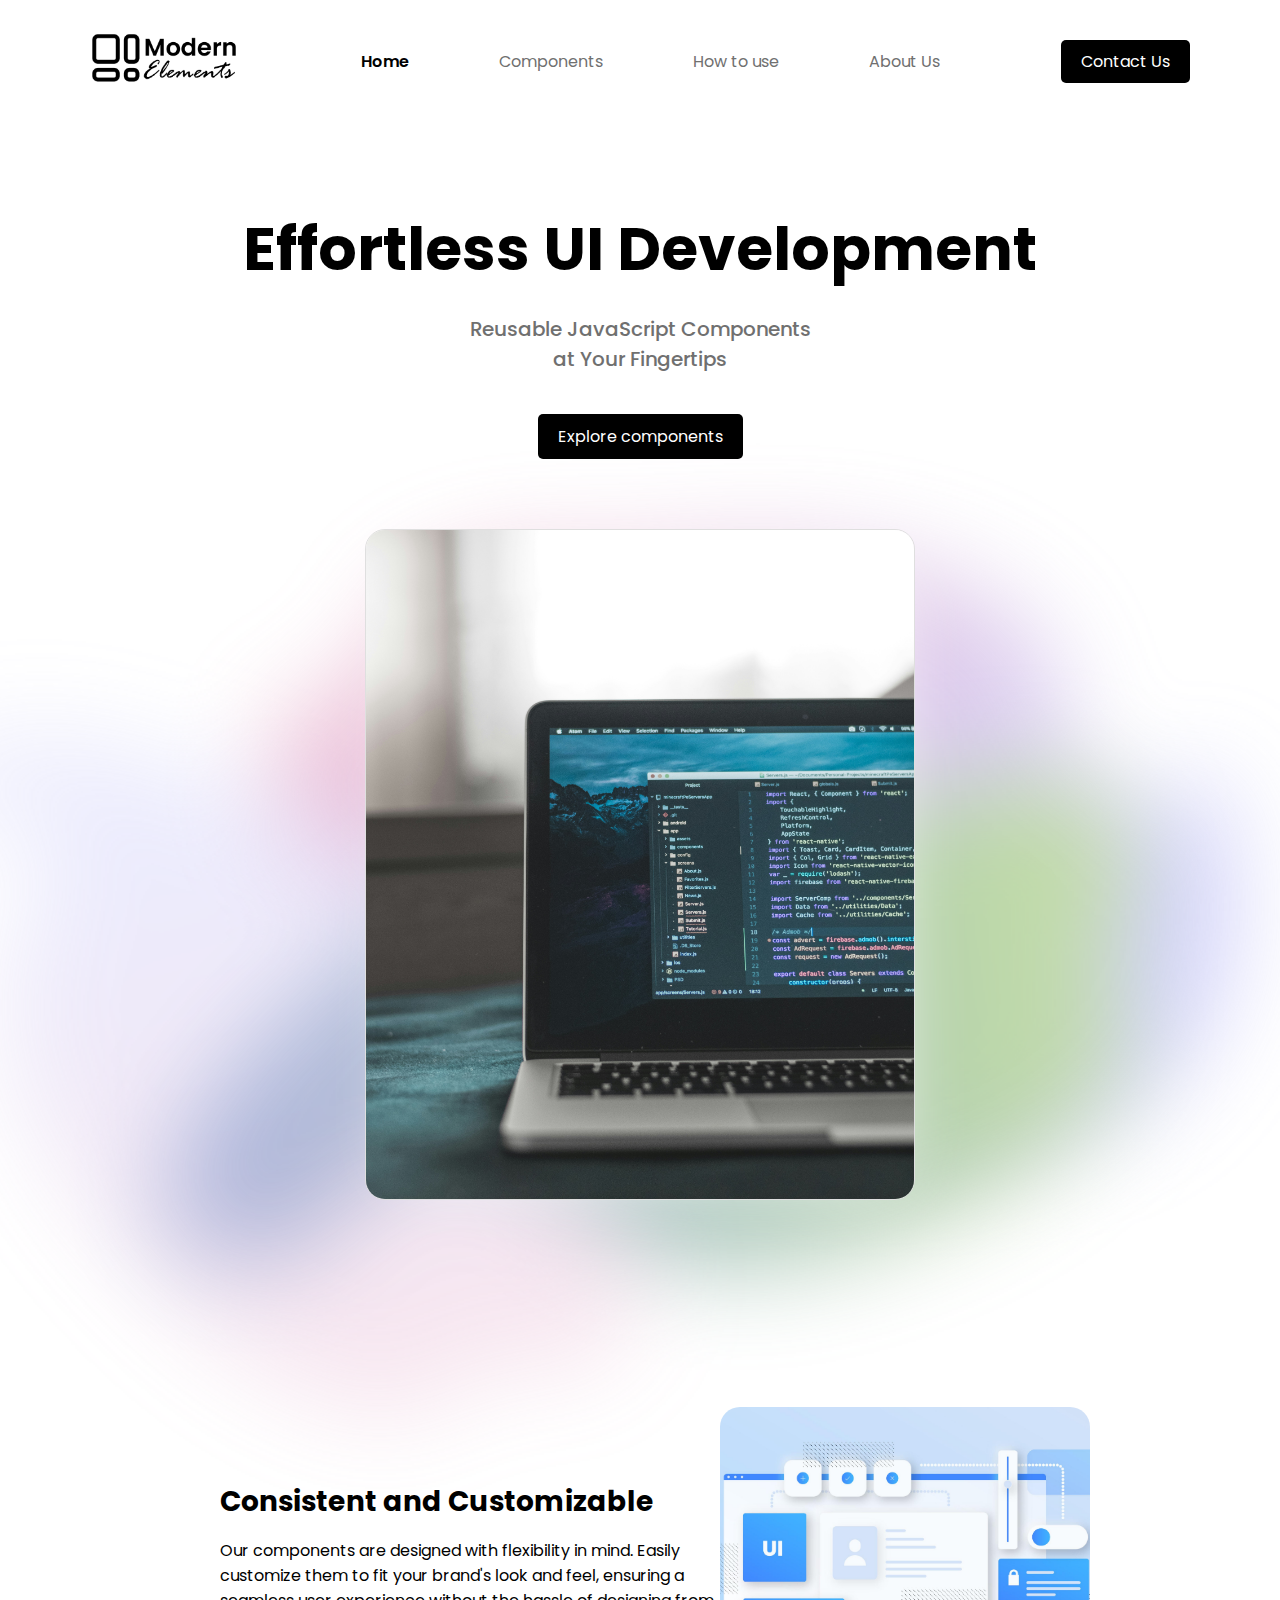
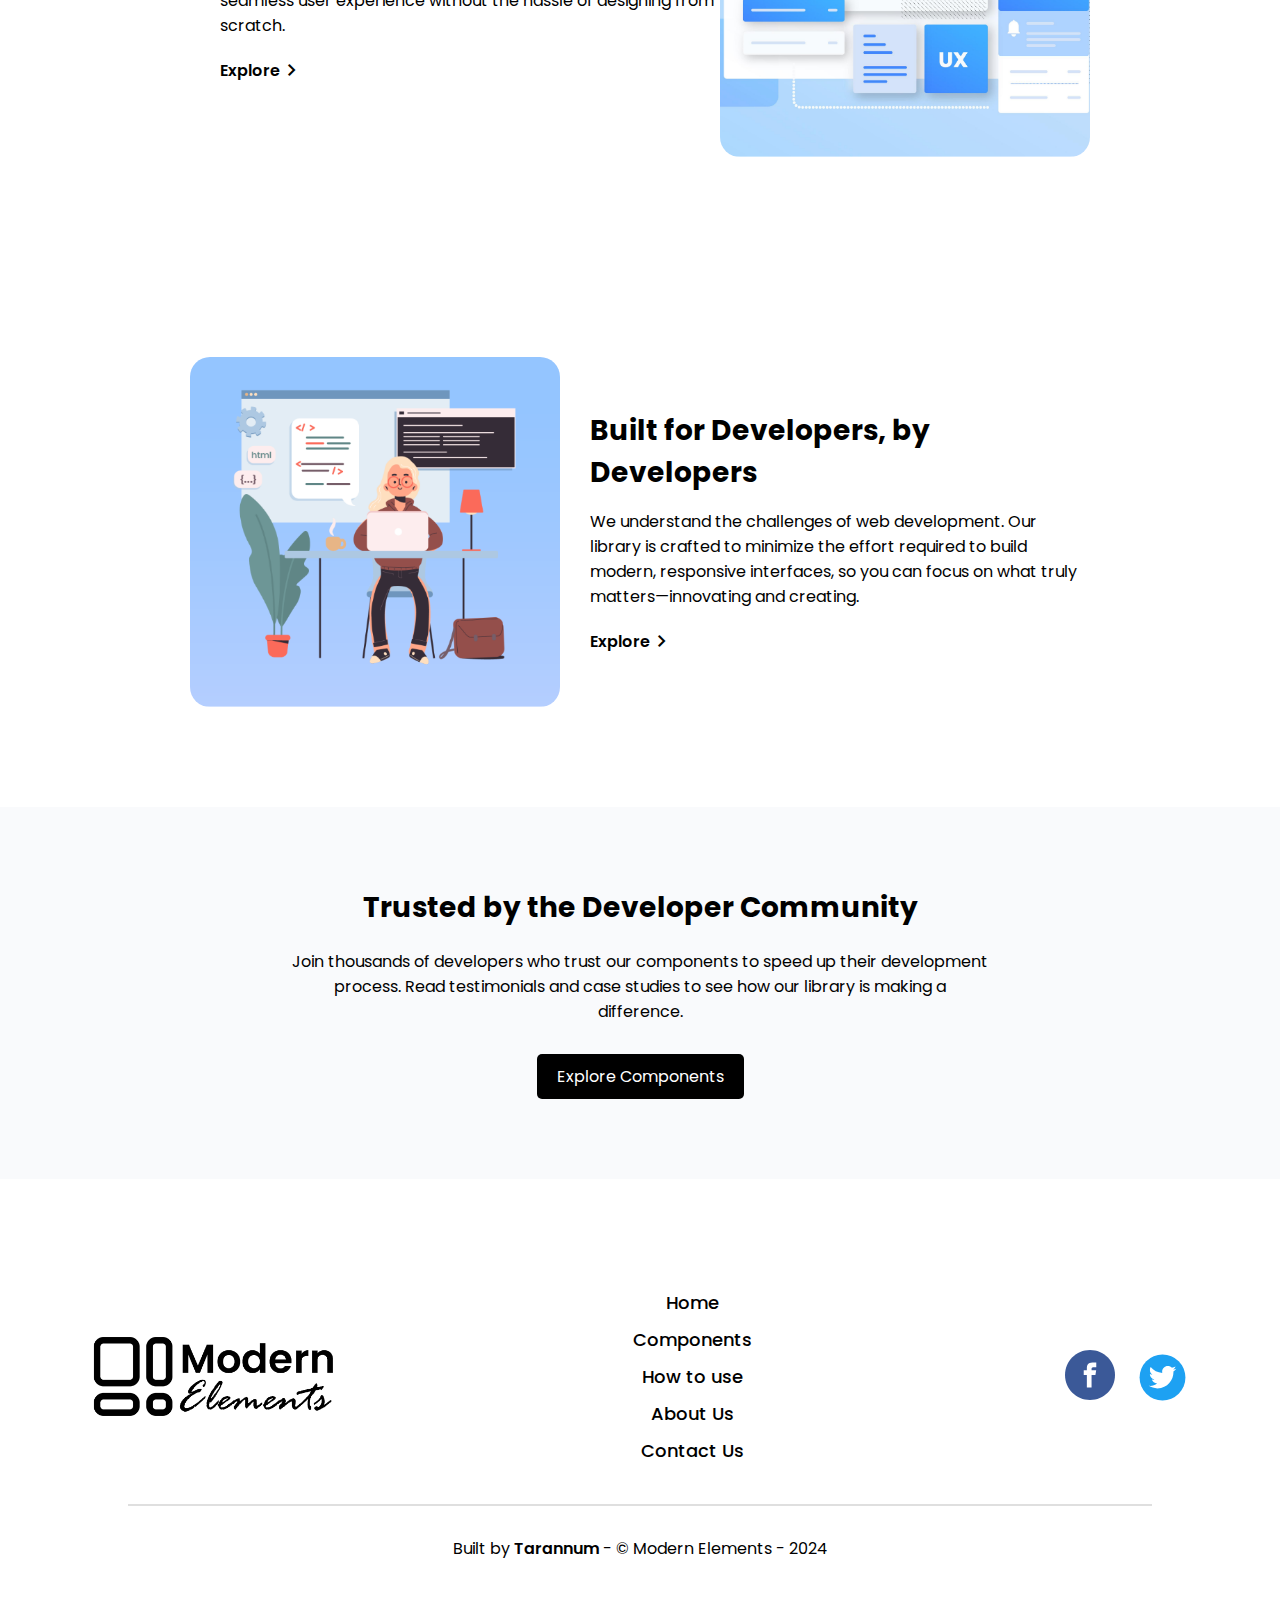
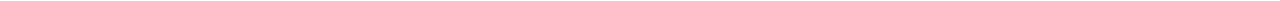
==== index.html @ f07fb04d "Initial commit" ====
<!DOCTYPE html>
<html lang="en">
  <head>
    <meta charset="UTF-8" />
    <meta name="viewport" content="width=device-width, initial-scale=1.0" />
    <link rel="icon" type="image/x-icon" href="/images/logo.webp" />
    <title>Modern Elements</title>

    <link rel="stylesheet" href="./css/root_styles.css" />
    <link rel="stylesheet" href="./css/home_styles.css" />

    <link
      rel="stylesheet"
      href="https://fonts.googleapis.com/css2?family=Material+Symbols+Outlined:opsz,wght,FILL,GRAD@24,400,0,0"
    />
  </head>
  <body>
    <header>
      <nav class="nav">
        <div><img src="./images/logo.webp" alt="logo" class="logo" /></div>
        <div>
          <ui class="navLinks">
            <li><a href="#">Home</a></li>
            <li>
              <a href="#" class="inactiveNav">Components</a>
            </li>
            <li>
              <a href="./pages/how_to_use.html" class="inactiveNav"
                >How to use</a
              >
            </li>
            <li>
              <a href="./pages/about_us.html" class="inactiveNav">About Us</a>
            </li>
          </ui>
        </div>
        <div>
          <a href="#" class="ctaLink">Contact Us</a>
        </div>
      </nav>
    </header>

    <main>
      <section class="heroSection">
        <h2>Effortless UI Development</h2>
        <h4>
          Reusable JavaScript Components <br />
          at Your Fingertips
        </h4>
        <a href="#" class="ctaLink">Explore components</a>

        <div class="heroImageContainer">
          <img
            src="./images/gradient_mesh.png"
            alt="hero image"
            class="heroBackgroundImage"
          />
          <img src="./images/hero.jpg" alt="hero image" class="heroImage" />
        </div>
      </section>

      <!-- Section 2 -->
      <section class="section2">
        <div class="section2Content">
          <h4>Consistent and Customizable</h4>
          <p>
            Our components are designed with flexibility in mind. Easily
            customize them to fit your brand's look and feel, ensuring a
            seamless user experience without the hassle of designing from
            scratch.
          </p>
          <a href=""
            >Explore
            <span class="material-symbols-outlined"> chevron_right </span></a
          >
        </div>
        <div class="section2ImageContainer">
          <img src="./images/home_section2.png" alt="" class="section2Image" />
        </div>
      </section>

      <!-- Section 3 -->
      <section class="section2 section3">
        <div class="section2Content">
          <h4>Built for Developers, by Developers</h4>
          <p>
            We understand the challenges of web development. Our library is
            crafted to minimize the effort required to build modern, responsive
            interfaces, so you can focus on what truly matters—innovating and
            creating.
          </p>
          <a href=""
            >Explore
            <span class="material-symbols-outlined"> chevron_right </span></a
          >
        </div>
        <div class="section2ImageContainer">
          <img src="./images/home_section3.png" alt="" class="section2Image" />
        </div>
      </section>

      <!-- Section 4 -->
      <section class="section4">
        <div class="section4Content">
          <h2>Trusted by the Developer Community</h2>
          <p>
            Join thousands of developers who trust our components to speed up
            their development process. Read testimonials and case studies to see
            how our library is making a difference.
          </p>
          <a href="" class="ctaLink">Explore Components</a>
        </div>
      </section>
    </main>

    <!-- footer -->
    <footer class="footer">
      <div class="footerContent">
        <div class="footerLogoContainer">
          <img src="./images/logo.webp" alt="" class="footerLogo" />
        </div>
        <div class="footerLinksContainer">
          <ul class="footerLinks">
            <li><a href="#">Home</a></li>
            <li><a href="#">Components</a></li>
            <li><a href="./pages/how_to_use.html">How to use </a></li>
            <li><a href="./pages/about_us.html">About Us </a></li>
            <li><a href="#">Contact Us</a></li>
          </ul>
        </div>
        <div class="footerSocialContainer">
          <a href="#"
            ><img
              class="footerSocialIcon"
              src="./images/footer_social_icons/facebook.svg"
              alt=""
          /></a>
          <a href="#">
            <img
              class="footerSocialIcon twitterIcon"
              src="./images/footer_social_icons/twitter.svg"
              alt=""
          /></a>
        </div>
      </div>
      <div class="footerCopyrightContainer">
        <div class="divider"></div>
        <div class="footerCopyright">
          <p>
            Built by <span class="boldText">Tarannum</span> - © Modern Elements
            - 2024
          </p>
        </div>
      </div>
    </footer>
  </body>
</html>
---- css/root_styles.css ----
@import url("https://fonts.googleapis.com/css2?family=Poppins:ital,wght@0,100;0,200;0,300;0,400;0,500;0,600;0,700;0,800;0,900;1,100;1,200;1,300;1,400;1,500;1,600;1,700;1,800;1,900&display=swap");

/* Global */
* {
  margin: 0;
  padding: 0;
  box-sizing: border-box;
}
body {
  overflow-x: hidden;
  font-family: "Poppins", sans-serif;
}

/* nav bar*/
.nav {
  display: flex;
  align-items: center;
  justify-content: space-between;
  padding-block: 30px;
  padding-inline: 90px;
}

.logo {
  width: 150px;
}

.navLinks {
  display: flex;
  gap: 90px;
  list-style: none;

  li {
    cursor: pointer;

    a {
      text-decoration: none;
      color: #000;
      font-weight: 600;
    }
  }

  .inactiveNav {
    font-weight: 400;
    color: #707070;
  }
}

/* Footer */
.footer {
  padding-block: 50px 40px;
}
.footerContent {
  display: flex;
  justify-content: space-between;
  align-items: center;
  padding-inline: 90px;
}
.footerLogo {
  width: 250px;
}
.footerLinksContainer {
  margin-left: -20px;
}
.footerLinks {
  list-style: none;
  text-align: center;

  li {
    a {
      color: #000;
      text-decoration: none;
      font-size: 18px;
      font-weight: 500;
      margin-bottom: 10px;
      display: inline-block;
    }
  }
}
.footerSocialContainer {
  display: flex;
  gap: 20px;
}
.footerSocialIcon {
  width: 50px;
  cursor: pointer;
}
.twitterIcon {
  height: 55px;
  width: 55px;
}
.divider {
  width: 80%;
  height: 2px;
  background-color: #dfdfdf;
  margin-inline: auto;
  margin-block: 30px;
}

.footerCopyright {
  display: flex;
  justify-content: center;
}

.footerWithBackground {
  background-color: #f9fafc;
}

/* other classes */
.ctaLink {
  padding: 10px 20px;
  border-radius: 5px;
  background-color: #000;
  color: white;
  cursor: pointer;
  text-decoration: none;
  transition: transform 0.5s ease;
}
.ctaLink:hover {
  transform: scale(1.06);
}
.ctaLink:ac {
  transform: scale(1.06);
}
.boldText {
  font-weight: 600;
}
---- css/home_styles.css ----
/* Hero Section */

.heroSection {
  display: flex;
  flex-direction: column;
  align-items: center;
  justify-content: flex-start;
  text-align: center;
  position: relative;
  padding-inline: 90px;

  h2 {
    margin-block: 80px 20px;
    font-size: 60px;
  }

  h4 {
    font-size: 20px;
    color: #707070;
    font-weight: 500;
    margin-bottom: 40px;
  }
}

.heroImageContainer {
  width: 100%;
  /* background-color: red; */
  margin-top: 70px;
  position: relative;
}
.heroBackgroundImage {
  position: absolute;
  top: 80%;
  left: 38%;
  transform: translate(-50%, -50%);
  z-index: -1;
  opacity: 60%;
}
.heroImage {
  width: 550px;
  border-radius: 20px;
  border: 1px solid #dfdfdf;
  -webkit-box-shadow: 10px 10px 67px -34px rgba(255, 255, 255, 1);
  -moz-box-shadow: 10px 10px 67px -34px rgba(255, 255, 255, 1);
  box-shadow: 10px 10px 67px -34px rgba(255, 255, 255, 1);
}

/* Section 2 */
.section2 {
  margin-top: 200px;
  display: flex;
  justify-content: space-around;
  align-items: center;
  padding-inline: 190px;
}
.section2Content {
  margin-left: 30px;

  h4 {
    font-size: 28px;
    font-weight: 700;
    margin-bottom: 15px;
  }

  p {
    margin-bottom: 20px;
    width: 500px;
  }

  a {
    text-decoration: none;
    display: flex;
    align-items: center;
    justify-content: flex-start;
    color: #000;
    font-weight: 600;
  }
}
.section2ImageContainer {
  overflow: hidden;
  display: flex;
  justify-content: center;
  align-items: center;
  border-radius: 20px;
}
.section2Image {
  height: 350px;
  width: auto;
}

/* section 3 */
.section3 {
  flex-direction: row-reverse;
  justify-content: space-around;
  margin-bottom: 100px;
}

/* section 4 */
.section4 {
  background-color: #f9fafc;
}
.section4Content {
  padding: 80px 100px;
  display: flex;
  flex-direction: column;
  justify-content: center;
  align-items: center;
  margin-bottom: 60px;

  h2 {
    margin-bottom: 20px;
    font-size: 28px;
  }

  p {
    width: 700px;
    text-align: center;
    margin-bottom: 30px;
  }
}
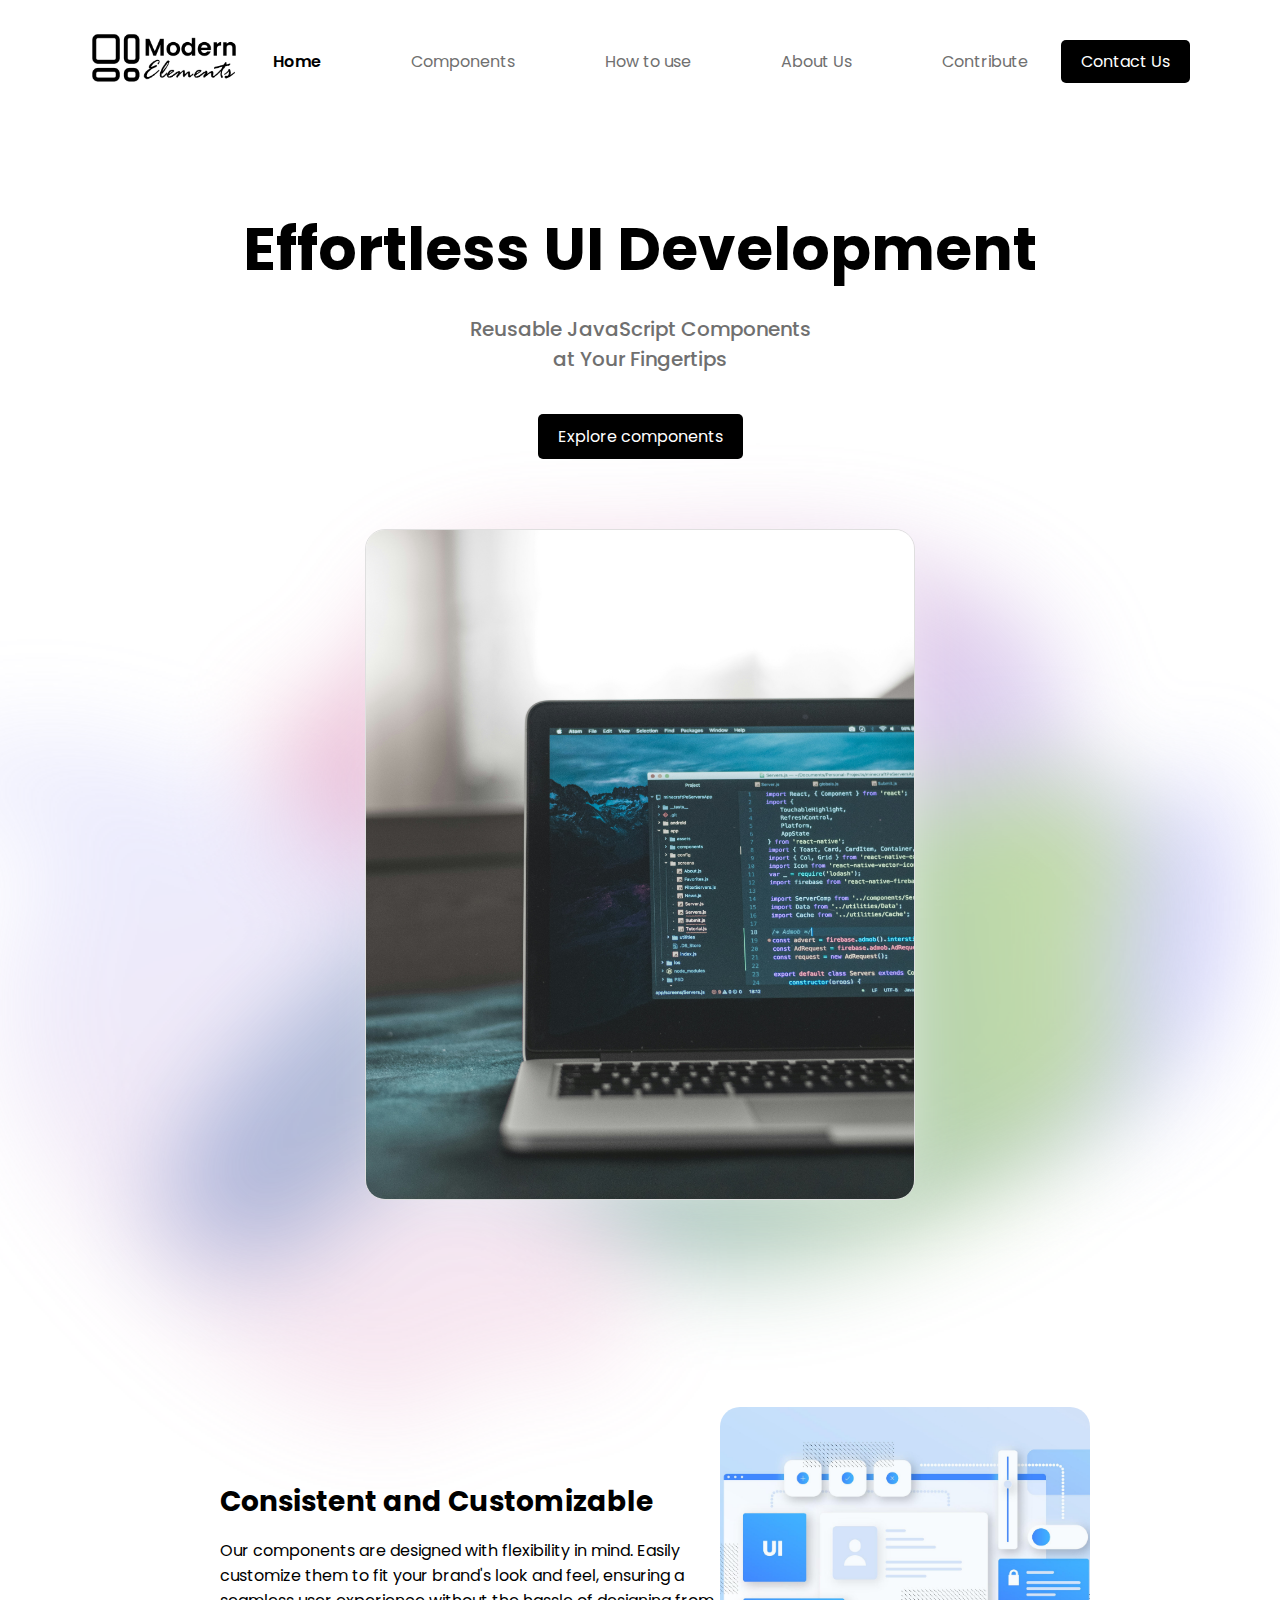
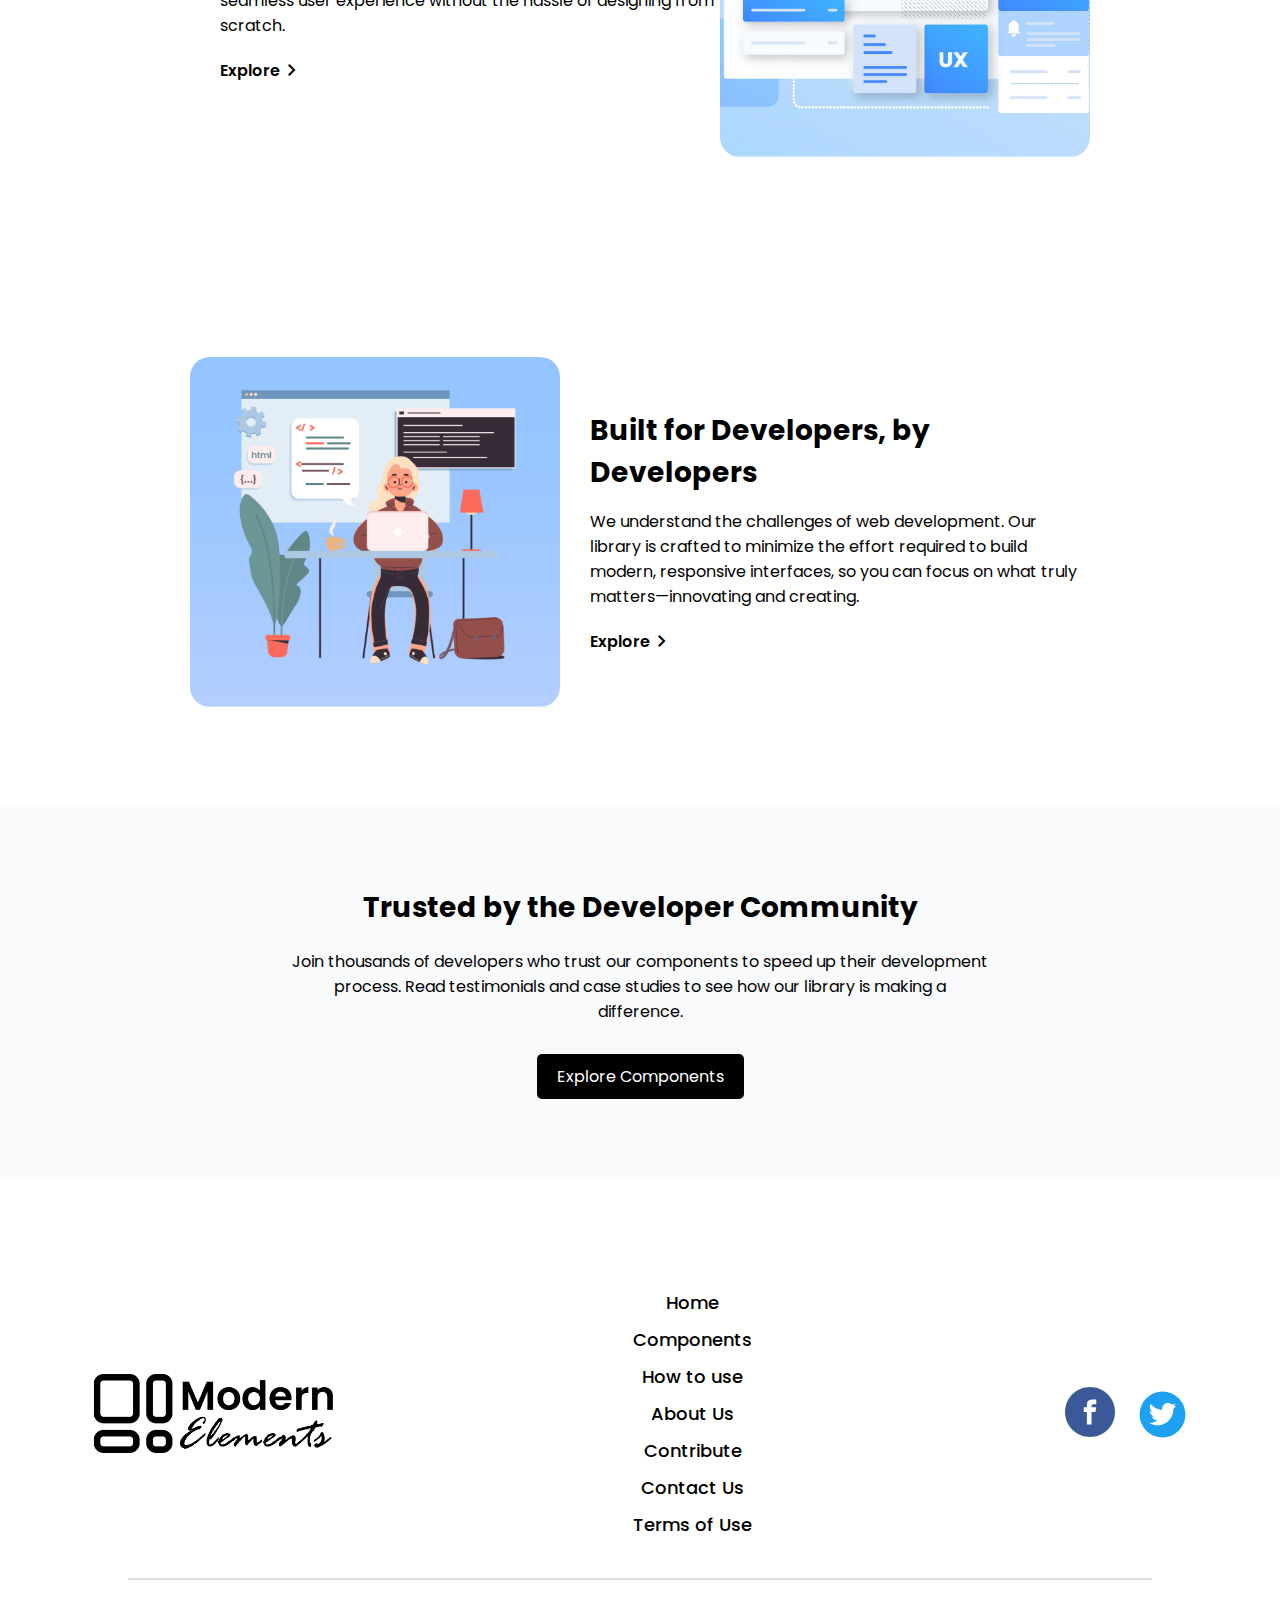
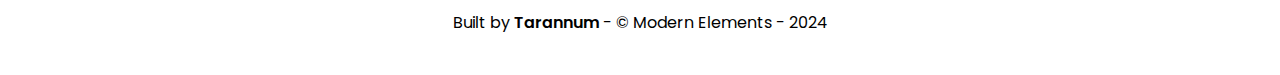
==== commit 2cddbe17: "Add 3 new pages" ====
--- a/index.html
+++ b/index.html
@@ -32,10 +32,15 @@
             <li>
               <a href="./pages/about_us.html" class="inactiveNav">About Us</a>
             </li>
+            <li>
+              <a href="./pages/contribute.html" class="inactiveNav"
+                >Contribute</a
+              >
+            </li>
           </ui>
         </div>
         <div>
-          <a href="#" class="ctaLink">Contact Us</a>
+          <a href="./pages/contact_us.html" class="ctaLink">Contact Us</a>
         </div>
       </nav>
     </header>
@@ -125,7 +130,9 @@
             <li><a href="#">Components</a></li>
             <li><a href="./pages/how_to_use.html">How to use </a></li>
             <li><a href="./pages/about_us.html">About Us </a></li>
-            <li><a href="#">Contact Us</a></li>
+            <li><a href="./pages/contribute.html">Contribute </a></li>
+            <li><a href="./pages/contact_us.html">Contact Us</a></li>
+            <li><a href="./pages/terms_of_use.html">Terms of Use</a></li>
           </ul>
         </div>
         <div class="footerSocialContainer">
--- a/css/root_styles.css
+++ b/css/root_styles.css
@@ -5,10 +5,10 @@
   margin: 0;
   padding: 0;
   box-sizing: border-box;
+  font-family: "Poppins", sans-serif;
 }
 body {
   overflow-x: hidden;
-  font-family: "Poppins", sans-serif;
 }
 
 /* nav bar*/
@@ -118,7 +118,7 @@
 .ctaLink:hover {
   transform: scale(1.06);
 }
-.ctaLink:ac {
+.ctaLink:active {
   transform: scale(1.06);
 }
 .boldText {
